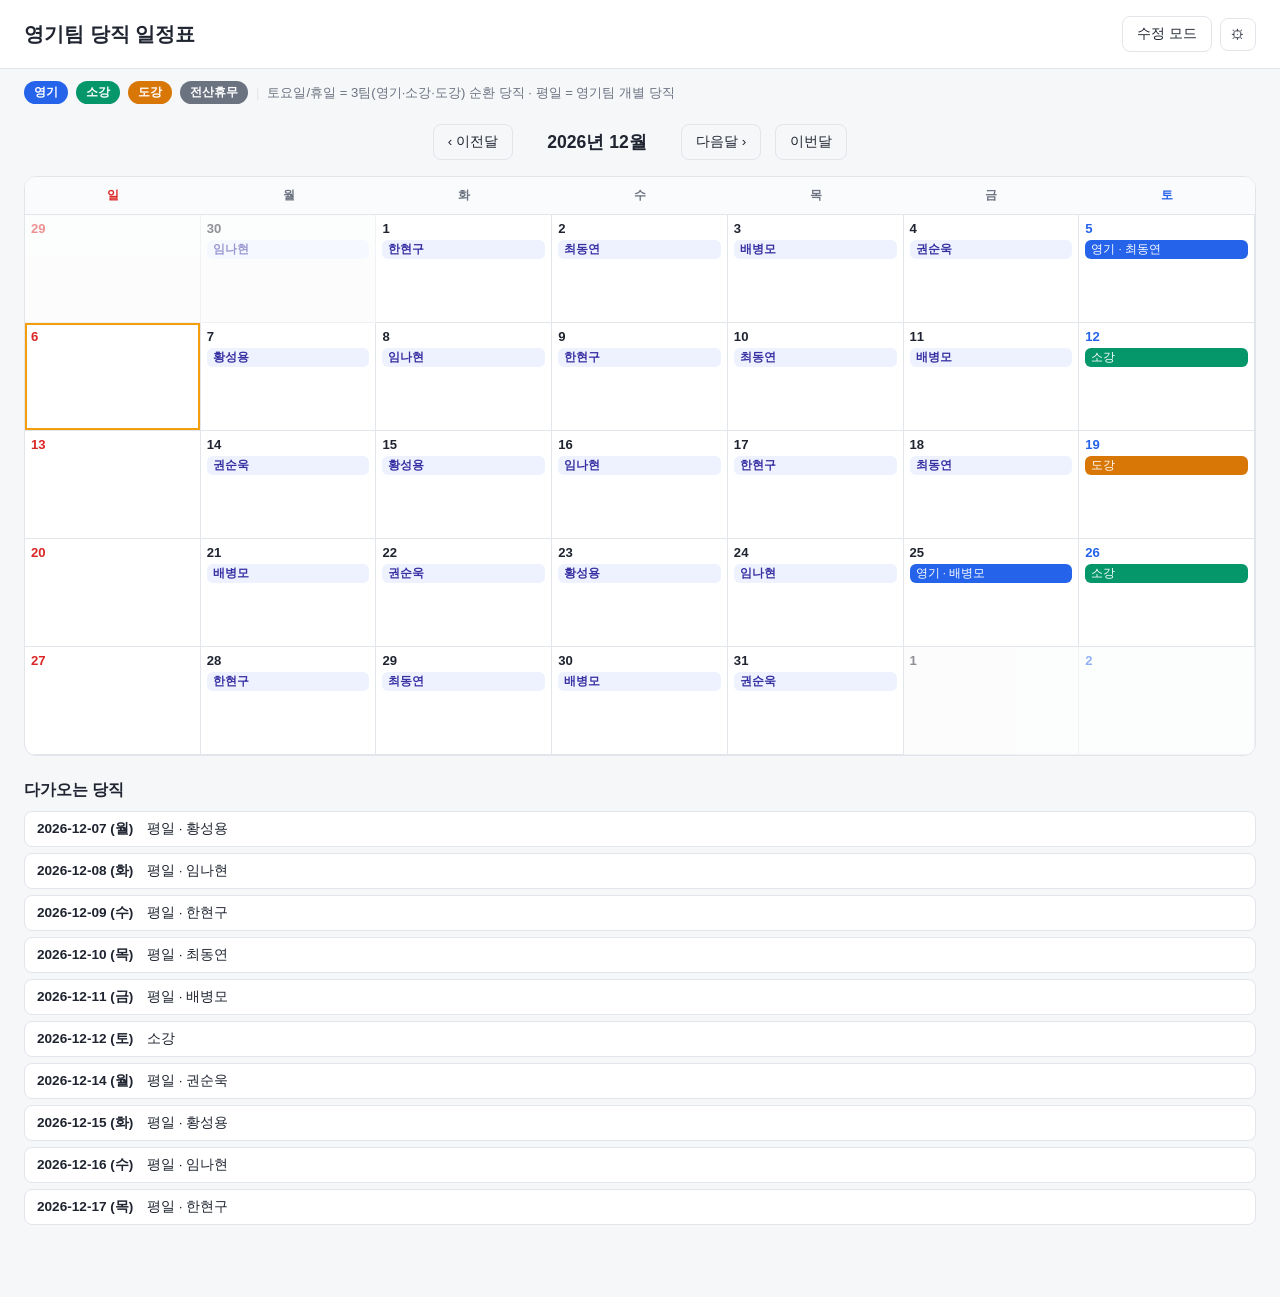
==== index.html @ 933573de "영기팀 당직 일정표 웹사이트 추가 - 엑셀 당직표(주말/휴일 3팀 순환 당직, 영기팀 평일 개별 당직)를   data/schedule.json으로 추출하고 이를 렌더링하는 정적 캘" ====
<!DOCTYPE html>
<html lang="ko">
<head>
<meta charset="UTF-8">
<meta name="viewport" content="width=device-width, initial-scale=1.0">
<title>영기팀 당직 일정표</title>
<link rel="stylesheet" href="style.css">
</head>
<body>
<header class="topbar">
  <h1>영기팀 당직 일정표</h1>
  <div class="topbar-actions">
    <span id="dirty-badge" class="dirty-badge" hidden>저장되지 않은 변경사항</span>
    <button id="btn-edit-toggle" class="btn btn-outline">수정 모드</button>
    <button id="btn-save" class="btn btn-primary" hidden>GitHub에 저장</button>
    <button id="btn-settings" class="btn btn-icon" title="GitHub 연결 설정">⚙</button>
  </div>
</header>

<section class="legend">
  <span class="chip org-영기">영기</span>
  <span class="chip org-소강">소강</span>
  <span class="chip org-도강">도강</span>
  <span class="chip org-전산휴무">전산휴무</span>
  <span class="legend-sep">|</span>
  <span class="legend-note">토요일/휴일 = 3팀(영기·소강·도강) 순환 당직 · 평일 = 영기팀 개별 당직</span>
</section>

<nav class="month-nav">
  <button id="btn-prev" class="btn btn-outline">‹ 이전달</button>
  <div id="month-label" class="month-label">-</div>
  <button id="btn-next" class="btn btn-outline">다음달 ›</button>
  <button id="btn-today" class="btn btn-outline">이번달</button>
</nav>

<main>
  <div id="calendar" class="calendar"></div>
</main>

<section id="upcoming" class="upcoming">
  <h2>다가오는 당직</h2>
  <div id="upcoming-list" class="upcoming-list"></div>
</section>

<!-- Day edit modal -->
<dialog id="day-modal" class="modal">
  <form method="dialog" id="day-form">
    <h3 id="day-modal-title">날짜 수정</h3>

    <label class="field">
      <span>구분</span>
      <select id="f-type">
        <option value="평일">평일</option>
        <option value="휴일">휴일</option>
      </select>
    </label>

    <div id="weekend-fields">
      <label class="field">
        <span>당직 조직</span>
        <select id="f-org">
          <option value="영기">영기</option>
          <option value="소강">소강</option>
          <option value="도강">도강</option>
          <option value="전산휴무">전산휴무</option>
          <option value="">(없음)</option>
        </select>
      </label>
      <label class="field">
        <span>영기 담당자 (영기 조직일 때)</span>
        <input id="f-weekend-person" type="text" placeholder="예: 배병모">
      </label>
      <label class="field">
        <span>비고</span>
        <input id="f-note" type="text" placeholder="예: (추가)권순욱, 명절연휴 등">
      </label>
    </div>

    <div id="weekday-fields">
      <label class="field">
        <span>영기 평일 당직자</span>
        <input id="f-weekday-person" type="text" placeholder="예: 임나현">
      </label>
    </div>

    <div class="modal-actions">
      <button type="button" id="btn-day-delete" class="btn btn-danger">이 날짜 당직 비우기</button>
      <div class="spacer"></div>
      <button type="button" id="btn-day-cancel" class="btn btn-outline">취소</button>
      <button type="button" id="btn-day-save" class="btn btn-primary">적용</button>
    </div>
  </form>
</dialog>

<!-- Settings modal -->
<dialog id="settings-modal" class="modal">
  <form method="dialog" id="settings-form">
    <h3>GitHub 연결 설정</h3>
    <p class="hint">
      수정 모드에서 저장하면 이 정보로 GitHub 저장소의 <code>data/schedule.json</code> 파일을
      직접 커밋합니다. 토큰은 이 브라우저에만 저장되며 외부로 전송되지 않습니다
      (GitHub API 호출 시에만 사용).
    </p>
    <label class="field">
      <span>저장소 소유자 (owner)</span>
      <input id="s-owner" type="text" placeholder="예: cyo5812">
    </label>
    <label class="field">
      <span>저장소 이름 (repo)</span>
      <input id="s-repo" type="text" placeholder="예: youngki_dangzik">
    </label>
    <label class="field">
      <span>브랜치</span>
      <input id="s-branch" type="text" placeholder="예: main">
    </label>
    <label class="field">
      <span>Personal Access Token</span>
      <input id="s-token" type="password" placeholder="ghp_... (Contents 쓰기 권한 필요)">
    </label>
    <p class="hint">
      토큰 발급: GitHub → Settings → Developer settings → Fine-grained tokens →
      이 저장소만 선택 → Repository permissions에서 <b>Contents: Read and write</b> 권한 부여.
    </p>
    <div class="modal-actions">
      <div class="spacer"></div>
      <button type="button" id="btn-settings-cancel" class="btn btn-outline">취소</button>
      <button type="button" id="btn-settings-save" class="btn btn-primary">저장</button>
    </div>
  </form>
</dialog>

<div id="toast" class="toast" hidden></div>

<script src="app.js"></script>
</body>
</html>
---- style.css ----
:root {
  --bg: #f6f7f9;
  --card: #ffffff;
  --border: #e2e5ea;
  --text: #1f2430;
  --muted: #6b7280;
  --accent: #2563eb;
  --accent-dark: #1d4ed8;
  --danger: #dc2626;
  --org-영기: #2563eb;
  --org-소강: #059669;
  --org-도강: #d97706;
  --org-전산휴무: #6b7280;
  --today-ring: #f59e0b;
}

* { box-sizing: border-box; }

body {
  margin: 0;
  font-family: "Pretendard", -apple-system, BlinkMacSystemFont, "Segoe UI", "Malgun Gothic", sans-serif;
  background: var(--bg);
  color: var(--text);
  padding-bottom: 48px;
}

.topbar {
  display: flex;
  align-items: center;
  justify-content: space-between;
  padding: 16px 24px;
  background: var(--card);
  border-bottom: 1px solid var(--border);
  position: sticky;
  top: 0;
  z-index: 5;
}

.topbar h1 {
  font-size: 1.25rem;
  margin: 0;
}

.topbar-actions {
  display: flex;
  align-items: center;
  gap: 8px;
}

.dirty-badge {
  font-size: 0.78rem;
  color: #b45309;
  background: #fef3c7;
  border: 1px solid #fde68a;
  padding: 4px 10px;
  border-radius: 999px;
}

.btn {
  border: 1px solid var(--border);
  background: var(--card);
  color: var(--text);
  padding: 8px 14px;
  border-radius: 8px;
  font-size: 0.85rem;
  cursor: pointer;
  transition: background 0.15s ease;
}
.btn:hover { background: #f1f3f6; }
.btn-outline { background: transparent; }
.btn-primary {
  background: var(--accent);
  border-color: var(--accent);
  color: #fff;
  font-weight: 600;
}
.btn-primary:hover { background: var(--accent-dark); }
.btn-danger {
  background: #fff;
  border-color: var(--danger);
  color: var(--danger);
}
.btn-icon {
  padding: 8px 10px;
}

.legend {
  display: flex;
  align-items: center;
  gap: 8px;
  flex-wrap: wrap;
  padding: 12px 24px;
  font-size: 0.82rem;
  color: var(--muted);
}
.legend-sep { color: var(--border); }
.legend-note { color: var(--muted); }

.chip {
  display: inline-flex;
  align-items: center;
  gap: 4px;
  padding: 3px 10px;
  border-radius: 999px;
  font-size: 0.78rem;
  font-weight: 600;
  color: #fff;
}
.chip.org-영기 { background: var(--org-영기); }
.chip.org-소강 { background: var(--org-소강); }
.chip.org-도강 { background: var(--org-도강); }
.chip.org-전산휴무 { background: var(--org-전산휴무); }

.month-nav {
  display: flex;
  align-items: center;
  justify-content: center;
  gap: 14px;
  padding: 8px 24px 16px;
}
.month-label {
  min-width: 140px;
  text-align: center;
  font-size: 1.1rem;
  font-weight: 700;
}

main {
  padding: 0 24px;
}

.calendar {
  background: var(--card);
  border: 1px solid var(--border);
  border-radius: 12px;
  overflow: hidden;
  display: grid;
  grid-template-columns: repeat(7, 1fr);
}

.cal-dow {
  padding: 10px 0;
  text-align: center;
  font-size: 0.78rem;
  font-weight: 700;
  color: var(--muted);
  background: #fafbfc;
  border-bottom: 1px solid var(--border);
}
.cal-dow.sun { color: #dc2626; }
.cal-dow.sat { color: #2563eb; }

.cal-cell {
  min-height: 108px;
  border-right: 1px solid var(--border);
  border-bottom: 1px solid var(--border);
  padding: 6px;
  display: flex;
  flex-direction: column;
  gap: 4px;
  position: relative;
}
.cal-cell.outside { background: #fafbfc; opacity: 0.5; }
.cal-cell.editable { cursor: pointer; }
.cal-cell.editable:hover { background: #f5f8ff; }
.cal-cell.is-today { box-shadow: inset 0 0 0 2px var(--today-ring); }

.cal-date {
  font-size: 0.82rem;
  font-weight: 700;
}
.cal-date.sun { color: #dc2626; }
.cal-date.sat { color: #2563eb; }

.cal-tag {
  font-size: 0.72rem;
  padding: 2px 6px;
  border-radius: 6px;
  color: #fff;
  line-height: 1.3;
  word-break: keep-all;
}
.cal-tag.org-영기 { background: var(--org-영기); }
.cal-tag.org-소강 { background: var(--org-소강); }
.cal-tag.org-도강 { background: var(--org-도강); }
.cal-tag.org-전산휴무 { background: var(--org-전산휴무); }
.cal-tag.weekday-person {
  background: #eef2ff;
  color: #3730a3;
  font-weight: 600;
}
.cal-note {
  font-size: 0.68rem;
  color: #b45309;
}

@media (max-width: 720px) {
  .cal-cell { min-height: 76px; font-size: 0.85rem; }
  .topbar { flex-direction: column; align-items: flex-start; gap: 8px; }
}

.upcoming {
  padding: 24px;
}
.upcoming h2 {
  font-size: 1rem;
  margin: 0 0 10px;
}
.upcoming-list {
  display: flex;
  flex-direction: column;
  gap: 6px;
}
.upcoming-row {
  display: flex;
  align-items: center;
  gap: 10px;
  background: var(--card);
  border: 1px solid var(--border);
  border-radius: 8px;
  padding: 8px 12px;
  font-size: 0.85rem;
}
.upcoming-date { font-weight: 700; min-width: 100px; }
.upcoming-empty { color: var(--muted); font-size: 0.85rem; }

.modal {
  border: none;
  border-radius: 12px;
  padding: 20px;
  width: min(420px, 92vw);
  box-shadow: 0 20px 50px rgba(0,0,0,0.2);
}
.modal::backdrop { background: rgba(15, 20, 30, 0.45); }
.modal h3 { margin-top: 0; }

.field {
  display: flex;
  flex-direction: column;
  gap: 4px;
  margin-bottom: 12px;
  font-size: 0.85rem;
}
.field span { color: var(--muted); font-weight: 600; }
.field input, .field select {
  padding: 8px 10px;
  border: 1px solid var(--border);
  border-radius: 8px;
  font-size: 0.9rem;
  font-family: inherit;
}

.hint {
  font-size: 0.78rem;
  color: var(--muted);
  line-height: 1.5;
}

.modal-actions {
  display: flex;
  align-items: center;
  gap: 8px;
  margin-top: 16px;
}
.spacer { flex: 1; }

.toast {
  position: fixed;
  bottom: 24px;
  left: 50%;
  transform: translateX(-50%);
  background: #111827;
  color: #fff;
  padding: 10px 18px;
  border-radius: 8px;
  font-size: 0.85rem;
  z-index: 50;
}
.toast.error { background: #991b1b; }
.toast.success { background: #065f46; }
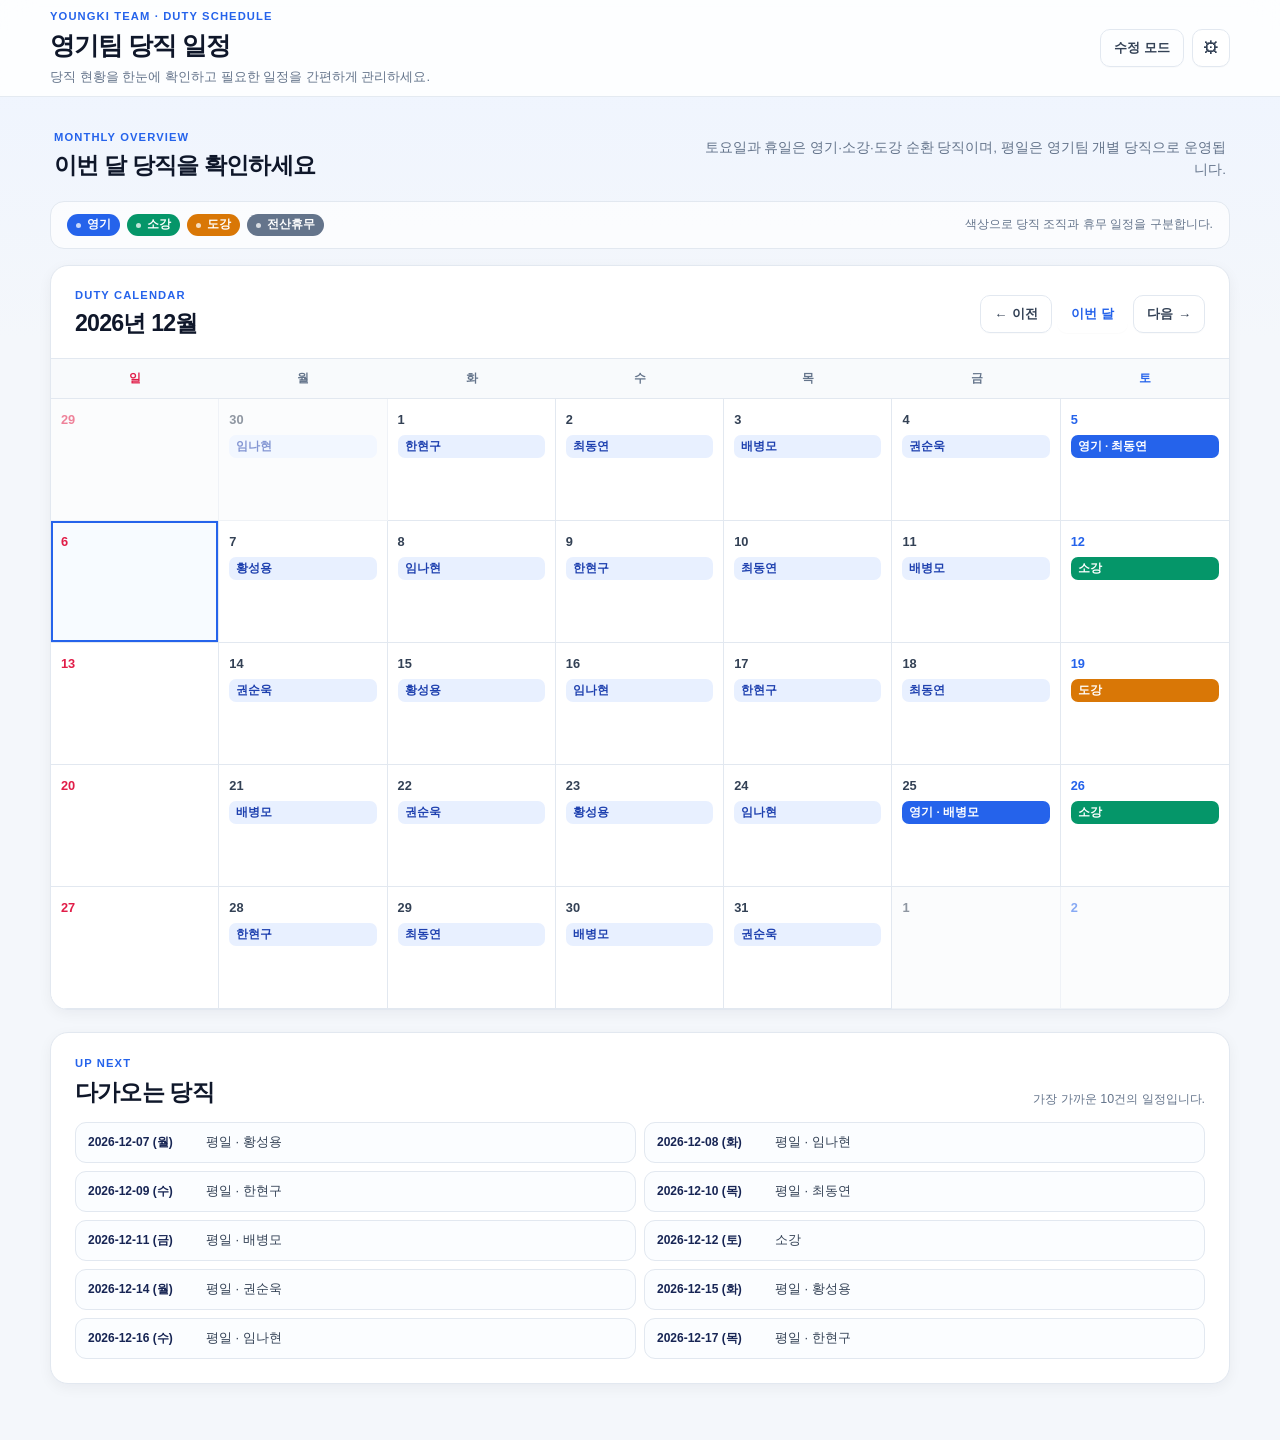
==== commit 3fe1c72c: "당직 일정표 디자인 및 모바일 화면 개선" ====
--- a/index.html
+++ b/index.html
@@ -1,136 +1,154 @@
-<!DOCTYPE html>
+<!doctype html>
 <html lang="ko">
 <head>
-<meta charset="UTF-8">
-<meta name="viewport" content="width=device-width, initial-scale=1.0">
-<title>영기팀 당직 일정표</title>
-<link rel="stylesheet" href="style.css">
+  <meta charset="UTF-8">
+  <meta name="viewport" content="width=device-width, initial-scale=1.0">
+  <meta name="theme-color" content="#172554">
+  <meta name="description" content="영기팀의 월별 당직 일정과 다가오는 당직을 확인하는 일정표입니다.">
+  <title>영기팀 당직 일정</title>
+  <link rel="stylesheet" href="style.css">
 </head>
 <body>
-<header class="topbar">
-  <h1>영기팀 당직 일정표</h1>
-  <div class="topbar-actions">
-    <span id="dirty-badge" class="dirty-badge" hidden>저장되지 않은 변경사항</span>
-    <button id="btn-edit-toggle" class="btn btn-outline">수정 모드</button>
-    <button id="btn-save" class="btn btn-primary" hidden>GitHub에 저장</button>
-    <button id="btn-settings" class="btn btn-icon" title="GitHub 연결 설정">⚙</button>
-  </div>
-</header>
+  <header class="site-header">
+    <div class="shell topbar">
+      <div class="brand">
+        <p class="eyebrow">YOUNGKI TEAM · DUTY SCHEDULE</p>
+        <h1>영기팀 당직 일정</h1>
+        <p class="brand-description">당직 현황을 한눈에 확인하고 필요한 일정을 간편하게 관리하세요.</p>
+      </div>
+      <div class="topbar-actions">
+        <span id="dirty-badge" class="dirty-badge" hidden>저장 전 변경사항</span>
+        <button id="btn-edit-toggle" class="btn btn-outline">수정 모드</button>
+        <button id="btn-save" class="btn btn-primary" hidden>변경사항 저장</button>
+        <button id="btn-settings" class="btn btn-icon" title="GitHub 연결 설정" aria-label="GitHub 연결 설정">⚙</button>
+      </div>
+    </div>
+  </header>
 
-<section class="legend">
-  <span class="chip org-영기">영기</span>
-  <span class="chip org-소강">소강</span>
-  <span class="chip org-도강">도강</span>
-  <span class="chip org-전산휴무">전산휴무</span>
-  <span class="legend-sep">|</span>
-  <span class="legend-note">토요일/휴일 = 3팀(영기·소강·도강) 순환 당직 · 평일 = 영기팀 개별 당직</span>
-</section>
+  <main class="shell page-content">
+    <section class="schedule-intro" aria-label="당직표 안내">
+      <div>
+        <p class="section-kicker">MONTHLY OVERVIEW</p>
+        <h2>이번 달 당직을 확인하세요</h2>
+      </div>
+      <p>토요일과 휴일은 영기·소강·도강 순환 당직이며, 평일은 영기팀 개별 당직으로 운영됩니다.</p>
+    </section>
 
-<nav class="month-nav">
-  <button id="btn-prev" class="btn btn-outline">‹ 이전달</button>
-  <div id="month-label" class="month-label">-</div>
-  <button id="btn-next" class="btn btn-outline">다음달 ›</button>
-  <button id="btn-today" class="btn btn-outline">이번달</button>
-</nav>
+    <section class="legend" aria-label="당직 구분 안내">
+      <div class="legend-groups">
+        <span class="chip org-영기"><i></i>영기</span>
+        <span class="chip org-소강"><i></i>소강</span>
+        <span class="chip org-도강"><i></i>도강</span>
+        <span class="chip org-전산휴무"><i></i>전산휴무</span>
+      </div>
+      <span class="legend-note">색상으로 당직 조직과 휴무 일정을 구분합니다.</span>
+    </section>
 
-<main>
-  <div id="calendar" class="calendar"></div>
-</main>
+    <section class="calendar-panel" aria-label="월간 당직 일정">
+      <div class="calendar-panel-header">
+        <div>
+          <p class="section-kicker">DUTY CALENDAR</p>
+          <h2 id="month-label" class="month-label">-</h2>
+        </div>
+        <nav class="month-nav" aria-label="월 선택">
+          <button id="btn-prev" class="btn btn-outline nav-button"><span aria-hidden="true">←</span> 이전</button>
+          <button id="btn-today" class="btn btn-quiet">이번 달</button>
+          <button id="btn-next" class="btn btn-outline nav-button">다음 <span aria-hidden="true">→</span></button>
+        </nav>
+      </div>
+      <div id="calendar" class="calendar"></div>
+      <div id="mobile-calendar" class="mobile-calendar" aria-label="모바일 월간 당직 일정"></div>
+    </section>
 
-<section id="upcoming" class="upcoming">
-  <h2>다가오는 당직</h2>
-  <div id="upcoming-list" class="upcoming-list"></div>
-</section>
+    <section id="upcoming" class="upcoming" aria-label="다가오는 당직">
+      <div class="upcoming-heading">
+        <div>
+          <p class="section-kicker">UP NEXT</p>
+          <h2>다가오는 당직</h2>
+        </div>
+        <p>가장 가까운 10건의 일정입니다.</p>
+      </div>
+      <div id="upcoming-list" class="upcoming-list"></div>
+    </section>
+  </main>
 
-<!-- Day edit modal -->
-<dialog id="day-modal" class="modal">
-  <form method="dialog" id="day-form">
-    <h3 id="day-modal-title">날짜 수정</h3>
-
-    <label class="field">
-      <span>구분</span>
-      <select id="f-type">
-        <option value="평일">평일</option>
-        <option value="휴일">휴일</option>
-      </select>
-    </label>
-
-    <div id="weekend-fields">
+  <dialog id="day-modal" class="modal">
+    <form method="dialog" id="day-form">
+      <p class="section-kicker">EDIT DUTY</p>
+      <h3 id="day-modal-title">날짜 수정</h3>
       <label class="field">
-        <span>당직 조직</span>
-        <select id="f-org">
-          <option value="영기">영기</option>
-          <option value="소강">소강</option>
-          <option value="도강">도강</option>
-          <option value="전산휴무">전산휴무</option>
-          <option value="">(없음)</option>
+        <span>구분</span>
+        <select id="f-type">
+          <option value="평일">평일</option>
+          <option value="휴일">휴일</option>
         </select>
       </label>
+      <div id="weekend-fields">
+        <label class="field">
+          <span>당직 조직</span>
+          <select id="f-org">
+            <option value="영기">영기</option>
+            <option value="소강">소강</option>
+            <option value="도강">도강</option>
+            <option value="전산휴무">전산휴무</option>
+            <option value="">(없음)</option>
+          </select>
+        </label>
+        <label class="field">
+          <span>영기 담당자 <small>(영기 조직일 때)</small></span>
+          <input id="f-weekend-person" type="text" placeholder="예: 배병모">
+        </label>
+        <label class="field">
+          <span>비고</span>
+          <input id="f-note" type="text" placeholder="예: (추가)권순욱, 명절연휴 등">
+        </label>
+      </div>
+      <div id="weekday-fields">
+        <label class="field">
+          <span>영기 평일 당직자</span>
+          <input id="f-weekday-person" type="text" placeholder="예: 임나현">
+        </label>
+      </div>
+      <div class="modal-actions">
+        <button type="button" id="btn-day-delete" class="btn btn-danger">일정 비우기</button>
+        <div class="spacer"></div>
+        <button type="button" id="btn-day-cancel" class="btn btn-outline">취소</button>
+        <button type="button" id="btn-day-save" class="btn btn-primary">적용</button>
+      </div>
+    </form>
+  </dialog>
+
+  <dialog id="settings-modal" class="modal">
+    <form method="dialog" id="settings-form">
+      <p class="section-kicker">GITHUB CONNECTION</p>
+      <h3>저장 연결 설정</h3>
+      <p class="hint">수정한 일정은 이 설정을 이용해 GitHub 저장소의 <code>data/schedule.json</code> 파일에 저장됩니다. 토큰은 이 브라우저에만 보관됩니다.</p>
       <label class="field">
-        <span>영기 담당자 (영기 조직일 때)</span>
-        <input id="f-weekend-person" type="text" placeholder="예: 배병모">
+        <span>저장소 소유자</span>
+        <input id="s-owner" type="text" placeholder="예: cyo5812">
       </label>
       <label class="field">
-        <span>비고</span>
-        <input id="f-note" type="text" placeholder="예: (추가)권순욱, 명절연휴 등">
+        <span>저장소 이름</span>
+        <input id="s-repo" type="text" placeholder="예: youngki_dangzik">
       </label>
-    </div>
+      <label class="field">
+        <span>브랜치</span>
+        <input id="s-branch" type="text" placeholder="예: main">
+      </label>
+      <label class="field">
+        <span>Personal Access Token</span>
+        <input id="s-token" type="password" placeholder="ghp_... (Contents 쓰기 권한 필요)">
+      </label>
+      <p class="hint">토큰은 GitHub에서 발급한 뒤, 이 저장소에 대해서만 <strong>Contents: Read and write</strong> 권한을 부여해 사용하세요.</p>
+      <div class="modal-actions">
+        <div class="spacer"></div>
+        <button type="button" id="btn-settings-cancel" class="btn btn-outline">취소</button>
+        <button type="button" id="btn-settings-save" class="btn btn-primary">저장</button>
+      </div>
+    </form>
+  </dialog>
 
-    <div id="weekday-fields">
-      <label class="field">
-        <span>영기 평일 당직자</span>
-        <input id="f-weekday-person" type="text" placeholder="예: 임나현">
-      </label>
-    </div>
-
-    <div class="modal-actions">
-      <button type="button" id="btn-day-delete" class="btn btn-danger">이 날짜 당직 비우기</button>
-      <div class="spacer"></div>
-      <button type="button" id="btn-day-cancel" class="btn btn-outline">취소</button>
-      <button type="button" id="btn-day-save" class="btn btn-primary">적용</button>
-    </div>
-  </form>
-</dialog>
-
-<!-- Settings modal -->
-<dialog id="settings-modal" class="modal">
-  <form method="dialog" id="settings-form">
-    <h3>GitHub 연결 설정</h3>
-    <p class="hint">
-      수정 모드에서 저장하면 이 정보로 GitHub 저장소의 <code>data/schedule.json</code> 파일을
-      직접 커밋합니다. 토큰은 이 브라우저에만 저장되며 외부로 전송되지 않습니다
-      (GitHub API 호출 시에만 사용).
-    </p>
-    <label class="field">
-      <span>저장소 소유자 (owner)</span>
-      <input id="s-owner" type="text" placeholder="예: cyo5812">
-    </label>
-    <label class="field">
-      <span>저장소 이름 (repo)</span>
-      <input id="s-repo" type="text" placeholder="예: youngki_dangzik">
-    </label>
-    <label class="field">
-      <span>브랜치</span>
-      <input id="s-branch" type="text" placeholder="예: main">
-    </label>
-    <label class="field">
-      <span>Personal Access Token</span>
-      <input id="s-token" type="password" placeholder="ghp_... (Contents 쓰기 권한 필요)">
-    </label>
-    <p class="hint">
-      토큰 발급: GitHub → Settings → Developer settings → Fine-grained tokens →
-      이 저장소만 선택 → Repository permissions에서 <b>Contents: Read and write</b> 권한 부여.
-    </p>
-    <div class="modal-actions">
-      <div class="spacer"></div>
-      <button type="button" id="btn-settings-cancel" class="btn btn-outline">취소</button>
-      <button type="button" id="btn-settings-save" class="btn btn-primary">저장</button>
-    </div>
-  </form>
-</dialog>
-
-<div id="toast" class="toast" hidden></div>
-
-<script src="app.js"></script>
+  <div id="toast" class="toast" hidden></div>
+  <script src="app.js"></script>
 </body>
 </html>
--- a/style.css
+++ b/style.css
@@ -1,280 +1,132 @@
 :root {
-  --bg: #f6f7f9;
-  --card: #ffffff;
-  --border: #e2e5ea;
-  --text: #1f2430;
-  --muted: #6b7280;
-  --accent: #2563eb;
-  --accent-dark: #1d4ed8;
+  --navy-950: #0f172a;
+  --navy-900: #172554;
+  --navy-800: #1e3a8a;
+  --blue-600: #2563eb;
+  --blue-500: #3b82f6;
+  --blue-50: #eff6ff;
+  --sky-50: #f0f9ff;
+  --ink: #172033;
+  --muted: #64748b;
+  --subtle: #94a3b8;
+  --line: #e2e8f0;
+  --surface: #ffffff;
+  --background: #f4f7fb;
   --danger: #dc2626;
   --org-영기: #2563eb;
   --org-소강: #059669;
   --org-도강: #d97706;
-  --org-전산휴무: #6b7280;
-  --today-ring: #f59e0b;
+  --org-전산휴무: #64748b;
+  --today-ring: #2563eb;
+  --shadow-sm: 0 4px 14px rgba(15, 23, 42, 0.05);
+  --shadow-md: 0 16px 34px rgba(15, 23, 42, 0.08);
 }
 
 * { box-sizing: border-box; }
-
+html { background: var(--background); }
 body {
   margin: 0;
-  font-family: "Pretendard", -apple-system, BlinkMacSystemFont, "Segoe UI", "Malgun Gothic", sans-serif;
-  background: var(--bg);
-  color: var(--text);
-  padding-bottom: 48px;
+  min-width: 320px;
+  padding-bottom: 56px;
+  color: var(--ink);
+  background: linear-gradient(180deg, #eef4ff 0, var(--background) 340px);
+  font-family: "Pretendard", "SUIT", -apple-system, BlinkMacSystemFont, "Segoe UI", "Malgun Gothic", sans-serif;
+  -webkit-font-smoothing: antialiased;
+}
+button, input, select { font: inherit; }
+button { -webkit-tap-highlight-color: transparent; }
+.shell { width: min(1180px, calc(100% - 48px)); margin: 0 auto; }
+
+.site-header {
+  background: rgba(255, 255, 255, 0.84);
+  border-bottom: 1px solid rgba(226, 232, 240, 0.9);
+  backdrop-filter: blur(16px);
+  position: sticky;
+  top: 0;
+  z-index: 10;
+}
+.topbar { min-height: 96px; display: flex; align-items: center; justify-content: space-between; gap: 24px; }
+.brand { min-width: 0; }
+.eyebrow, .section-kicker {
+  margin: 0 0 6px;
+  color: var(--blue-600);
+  font-size: 0.7rem;
+  font-weight: 800;
+  letter-spacing: 0.1em;
+  line-height: 1.2;
+}
+.topbar h1 { margin: 0; color: var(--navy-950); font-size: clamp(1.28rem, 2vw, 1.58rem); letter-spacing: -0.04em; }
+.brand-description { margin: 5px 0 0; color: var(--muted); font-size: 0.82rem; }
+.topbar-actions { display: flex; align-items: center; justify-content: flex-end; flex-wrap: wrap; gap: 8px; }
+
+.btn {
+  min-height: 38px;
+  border: 1px solid var(--line);
+  border-radius: 10px;
+  padding: 8px 13px;
+  color: #334155;
+  background: var(--surface);
+  box-shadow: 0 1px 1px rgba(15, 23, 42, 0.02);
+  font-size: 0.82rem;
+  font-weight: 700;
+  cursor: pointer;
+  transition: transform 0.15s ease, border-color 0.15s ease, background 0.15s ease, box-shadow 0.15s ease;
+}
+.btn:hover { border-color: #bfdbfe; background: var(--blue-50); box-shadow: var(--shadow-sm); }
+.btn:active { transform: translateY(1px); }
+.btn:focus-visible, input:focus-visible, select:focus-visible { outline: 3px solid rgba(59, 130, 246, 0.28); outline-offset: 2px; }
+.btn-outline { background: transparent; }
+.btn-quiet { border-color: transparent; background: transparent; color: var(--blue-600); }
+.btn-quiet:hover { background: var(--blue-50); border-color: transparent; }
+.btn-primary { border-color: var(--navy-900); background: var(--navy-900); color: #fff; }
+.btn-primary:hover { border-color: var(--blue-800); background: var(--navy-800); }
+.btn-danger { color: var(--danger); border-color: #fecaca; background: #fff; }
+.btn-danger:hover { background: #fef2f2; border-color: #fca5a5; }
+.btn-icon { width: 38px; padding: 7px; font-size: 1rem; }
+.dirty-badge { border: 1px solid #fde68a; border-radius: 999px; padding: 5px 9px; color: #92400e; background: #fffbeb; font-size: 0.72rem; font-weight: 700; white-space: nowrap; }
+
+.page-content { padding-top: 34px; }
+.schedule-intro { display: flex; align-items: end; justify-content: space-between; gap: 32px; padding: 0 4px 20px; }
+.schedule-intro h2, .calendar-panel h2, .upcoming h2 { margin: 0; color: var(--navy-950); font-size: clamp(1.2rem, 2vw, 1.45rem); letter-spacing: -0.035em; }
+.schedule-intro > p { max-width: 530px; margin: 0; color: var(--muted); font-size: 0.85rem; line-height: 1.65; text-align: right; }
+.legend { display: flex; align-items: center; justify-content: space-between; gap: 16px; margin-bottom: 16px; padding: 12px 16px; border: 1px solid var(--line); border-radius: 14px; background: rgba(255, 255, 255, 0.68); }
+.legend-groups { display: flex; align-items: center; flex-wrap: wrap; gap: 7px; }
+.chip { display: inline-flex; align-items: center; gap: 6px; border-radius: 999px; padding: 5px 9px; color: #fff; font-size: 0.72rem; font-weight: 800; line-height: 1; }
+.chip i { display: block; width: 5px; height: 5px; border-radius: 50%; background: rgba(255,255,255,.75); }
+.chip.org-영기 { background: var(--org-영기); }.chip.org-소강 { background: var(--org-소강); }.chip.org-도강 { background: var(--org-도강); }.chip.org-전산휴무 { background: var(--org-전산휴무); }
+.legend-note { color: var(--muted); font-size: 0.76rem; line-height: 1.45; }
+
+.calendar-panel, .upcoming { border: 1px solid var(--line); border-radius: 18px; background: var(--surface); box-shadow: var(--shadow-sm); }
+.calendar-panel { overflow: hidden; }
+.calendar-panel-header { display: flex; align-items: center; justify-content: space-between; gap: 24px; padding: 23px 24px 19px; border-bottom: 1px solid var(--line); }
+.month-label { font-weight: 800; }
+.month-nav { display: flex; align-items: center; gap: 5px; }
+.nav-button { display: inline-flex; align-items: center; gap: 5px; }
+.calendar { display: grid; grid-template-columns: repeat(7, minmax(0, 1fr)); }
+.cal-dow { padding: 12px 0; color: var(--muted); background: #f8fafc; border-bottom: 1px solid var(--line); font-size: 0.73rem; font-weight: 800; text-align: center; }
+.cal-dow.sun { color: #e11d48; }.cal-dow.sat { color: var(--blue-600); }
+.cal-cell { position: relative; display: flex; min-height: 122px; flex-direction: column; gap: 6px; padding: 10px; border-right: 1px solid var(--line); border-bottom: 1px solid var(--line); background: var(--surface); transition: background 0.15s ease; }
+.cal-cell:nth-child(7n) { border-right: 0; }
+.cal-cell.outside { background: #f8fafc; opacity: .55; }
+.cal-cell.editable { cursor: pointer; }
+.cal-cell.editable:hover { background: #f1f6ff; }
+.cal-cell.is-today { z-index: 1; background: #f7fbff; box-shadow: inset 0 0 0 2px var(--today-ring); }
+.cal-date { display: flex; align-items: center; min-height: 20px; color: #334155; font-size: .8rem; font-weight: 800; }.cal-date.sun { color: #e11d48; }.cal-date.sat { color: var(--blue-600); }
+.cal-tag { overflow: hidden; border-radius: 7px; padding: 4px 7px; color: #fff; font-size: .72rem; font-weight: 750; line-height: 1.3; text-overflow: ellipsis; white-space: nowrap; }.cal-tag.org-영기 { background: var(--org-영기); }.cal-tag.org-소강 { background: var(--org-소강); }.cal-tag.org-도강 { background: var(--org-도강); }.cal-tag.org-전산휴무 { background: var(--org-전산휴무); }
+.cal-tag.weekday-person { color: #1e40af; background: #e8f0ff; }.cal-note { color: #a16207; font-size: .68rem; font-weight: 600; line-height: 1.35; }
+.mobile-calendar { display: none; }
+
+.upcoming { margin-top: 22px; padding: 24px; }
+.upcoming-heading { display: flex; align-items: flex-end; justify-content: space-between; gap: 20px; margin-bottom: 14px; }.upcoming-heading > p { margin: 0; color: var(--muted); font-size: .78rem; }
+.upcoming-list { display: grid; grid-template-columns: repeat(2, minmax(0, 1fr)); gap: 8px; }.upcoming-row { display: flex; align-items: center; gap: 10px; min-width: 0; padding: 11px 12px; border: 1px solid var(--line); border-radius: 11px; background: #fbfdff; color: #334155; font-size: .81rem; }.upcoming-date { min-width: 108px; color: var(--navy-900); font-size: .75rem; font-weight: 800; }.upcoming-empty { padding: 12px 0; color: var(--muted); font-size: .85rem; }
+
+.modal { width: min(440px, calc(100vw - 32px)); max-height: calc(100vh - 32px); overflow-y: auto; border: 1px solid var(--line); border-radius: 18px; padding: 24px; box-shadow: var(--shadow-md); }.modal::backdrop { background: rgba(15, 23, 42, .52); backdrop-filter: blur(2px); }.modal h3 { margin: 0 0 18px; color: var(--navy-950); font-size: 1.15rem; letter-spacing: -0.03em; }.field { display: flex; flex-direction: column; gap: 6px; margin-bottom: 13px; color: #475569; font-size: .8rem; font-weight: 800; }.field small { color: var(--subtle); font-weight: 600; }.field input, .field select { width: 100%; min-height: 40px; border: 1px solid #cbd5e1; border-radius: 9px; padding: 8px 10px; color: var(--ink); background: #fff; font-size: .88rem; }.hint { margin: 0 0 16px; color: var(--muted); font-size: .78rem; line-height: 1.6; }.hint code { border-radius: 4px; padding: 1px 4px; color: #1e40af; background: #eff6ff; }.modal-actions { display: flex; align-items: center; gap: 8px; margin-top: 20px; }.spacer { flex: 1; }
+.toast { position: fixed; bottom: 24px; left: 50%; z-index: 50; max-width: calc(100vw - 32px); transform: translateX(-50%); border-radius: 10px; padding: 11px 15px; color: #fff; background: var(--navy-950); box-shadow: var(--shadow-md); font-size: .82rem; font-weight: 700; text-align: center; }.toast.error { background: #991b1b; }.toast.success { background: #047857; }
+
+@media (max-width: 760px) {
+  body { padding-bottom: 32px; background: linear-gradient(180deg, #eef4ff 0, var(--background) 230px); }.shell { width: min(100% - 28px, 680px); }.site-header { position: relative; }.topbar { min-height: 0; align-items: flex-start; flex-direction: column; gap: 15px; padding: 18px 0; }.brand-description { max-width: 330px; font-size: .76rem; }.topbar-actions { width: 100%; justify-content: flex-start; }.topbar-actions .btn { flex: 0 0 auto; }.topbar-actions #btn-edit-toggle, .topbar-actions #btn-save { flex: 1; }.page-content { padding-top: 25px; }.schedule-intro { align-items: flex-start; flex-direction: column; gap: 10px; padding-bottom: 17px; }.schedule-intro > p { max-width: none; text-align: left; font-size: .8rem; }.legend { align-items: flex-start; flex-direction: column; gap: 10px; padding: 12px; }.legend-note { font-size: .73rem; }.calendar-panel { border-radius: 15px; }.calendar-panel-header { align-items: flex-start; flex-direction: column; gap: 15px; padding: 19px 16px 15px; }.month-nav { width: 100%; display: grid; grid-template-columns: 1fr auto 1fr; gap: 4px; }.month-nav .btn { min-height: 38px; padding: 7px 9px; }.month-nav .nav-button:first-child { justify-content: flex-start; }.month-nav .nav-button:last-child { justify-content: flex-end; }.calendar { display: none; }.mobile-calendar { display: flex; flex-direction: column; }.mobile-day { display: grid; grid-template-columns: 42px minmax(0, 1fr); gap: 10px; min-height: 59px; padding: 10px 14px; border-bottom: 1px solid var(--line); background: #fff; }.mobile-day:last-child { border-bottom: 0; }.mobile-day.is-today { background: #f0f7ff; }.mobile-day.outside { display: none; }.mobile-day.editable { cursor: pointer; }.mobile-date { display: flex; flex-direction: column; align-items: center; gap: 2px; color: var(--muted); font-size: .7rem; font-weight: 700; }.mobile-date strong { color: #334155; font-size: 1rem; line-height: 1.1; }.mobile-date.sun strong { color: #e11d48; }.mobile-date.sat strong { color: var(--blue-600); }.mobile-duty { display: flex; flex-direction: column; justify-content: center; min-width: 0; gap: 3px; }.mobile-duty .cal-tag { align-self: flex-start; max-width: 100%; }.mobile-empty { color: #cbd5e1; font-size: .78rem; }.upcoming { margin-top: 16px; border-radius: 15px; padding: 19px 16px; }.upcoming-heading { align-items: flex-start; flex-direction: column; gap: 5px; margin-bottom: 12px; }.upcoming-list { grid-template-columns: 1fr; gap: 6px; }.upcoming-row { gap: 8px; padding: 10px; font-size: .78rem; }.upcoming-date { min-width: 97px; font-size: .7rem; }.modal { padding: 20px 16px; }.modal-actions { flex-wrap: wrap; }.modal-actions #btn-day-delete { order: 3; width: 100%; margin-top: 3px; }.modal-actions .spacer { display: none; }
 }
 
-.topbar {
-  display: flex;
-  align-items: center;
-  justify-content: space-between;
-  padding: 16px 24px;
-  background: var(--card);
-  border-bottom: 1px solid var(--border);
-  position: sticky;
-  top: 0;
-  z-index: 5;
+@media (max-width: 390px) {
+  .topbar-actions { gap: 6px; }.topbar-actions .btn { font-size: .76rem; }.dirty-badge { width: 100%; text-align: center; }.month-nav .btn { font-size: .75rem; }.chip { font-size: .68rem; }
 }
-
-.topbar h1 {
-  font-size: 1.25rem;
-  margin: 0;
-}
-
-.topbar-actions {
-  display: flex;
-  align-items: center;
-  gap: 8px;
-}
-
-.dirty-badge {
-  font-size: 0.78rem;
-  color: #b45309;
-  background: #fef3c7;
-  border: 1px solid #fde68a;
-  padding: 4px 10px;
-  border-radius: 999px;
-}
-
-.btn {
-  border: 1px solid var(--border);
-  background: var(--card);
-  color: var(--text);
-  padding: 8px 14px;
-  border-radius: 8px;
-  font-size: 0.85rem;
-  cursor: pointer;
-  transition: background 0.15s ease;
-}
-.btn:hover { background: #f1f3f6; }
-.btn-outline { background: transparent; }
-.btn-primary {
-  background: var(--accent);
-  border-color: var(--accent);
-  color: #fff;
-  font-weight: 600;
-}
-.btn-primary:hover { background: var(--accent-dark); }
-.btn-danger {
-  background: #fff;
-  border-color: var(--danger);
-  color: var(--danger);
-}
-.btn-icon {
-  padding: 8px 10px;
-}
-
-.legend {
-  display: flex;
-  align-items: center;
-  gap: 8px;
-  flex-wrap: wrap;
-  padding: 12px 24px;
-  font-size: 0.82rem;
-  color: var(--muted);
-}
-.legend-sep { color: var(--border); }
-.legend-note { color: var(--muted); }
-
-.chip {
-  display: inline-flex;
-  align-items: center;
-  gap: 4px;
-  padding: 3px 10px;
-  border-radius: 999px;
-  font-size: 0.78rem;
-  font-weight: 600;
-  color: #fff;
-}
-.chip.org-영기 { background: var(--org-영기); }
-.chip.org-소강 { background: var(--org-소강); }
-.chip.org-도강 { background: var(--org-도강); }
-.chip.org-전산휴무 { background: var(--org-전산휴무); }
-
-.month-nav {
-  display: flex;
-  align-items: center;
-  justify-content: center;
-  gap: 14px;
-  padding: 8px 24px 16px;
-}
-.month-label {
-  min-width: 140px;
-  text-align: center;
-  font-size: 1.1rem;
-  font-weight: 700;
-}
-
-main {
-  padding: 0 24px;
-}
-
-.calendar {
-  background: var(--card);
-  border: 1px solid var(--border);
-  border-radius: 12px;
-  overflow: hidden;
-  display: grid;
-  grid-template-columns: repeat(7, 1fr);
-}
-
-.cal-dow {
-  padding: 10px 0;
-  text-align: center;
-  font-size: 0.78rem;
-  font-weight: 700;
-  color: var(--muted);
-  background: #fafbfc;
-  border-bottom: 1px solid var(--border);
-}
-.cal-dow.sun { color: #dc2626; }
-.cal-dow.sat { color: #2563eb; }
-
-.cal-cell {
-  min-height: 108px;
-  border-right: 1px solid var(--border);
-  border-bottom: 1px solid var(--border);
-  padding: 6px;
-  display: flex;
-  flex-direction: column;
-  gap: 4px;
-  position: relative;
-}
-.cal-cell.outside { background: #fafbfc; opacity: 0.5; }
-.cal-cell.editable { cursor: pointer; }
-.cal-cell.editable:hover { background: #f5f8ff; }
-.cal-cell.is-today { box-shadow: inset 0 0 0 2px var(--today-ring); }
-
-.cal-date {
-  font-size: 0.82rem;
-  font-weight: 700;
-}
-.cal-date.sun { color: #dc2626; }
-.cal-date.sat { color: #2563eb; }
-
-.cal-tag {
-  font-size: 0.72rem;
-  padding: 2px 6px;
-  border-radius: 6px;
-  color: #fff;
-  line-height: 1.3;
-  word-break: keep-all;
-}
-.cal-tag.org-영기 { background: var(--org-영기); }
-.cal-tag.org-소강 { background: var(--org-소강); }
-.cal-tag.org-도강 { background: var(--org-도강); }
-.cal-tag.org-전산휴무 { background: var(--org-전산휴무); }
-.cal-tag.weekday-person {
-  background: #eef2ff;
-  color: #3730a3;
-  font-weight: 600;
-}
-.cal-note {
-  font-size: 0.68rem;
-  color: #b45309;
-}
-
-@media (max-width: 720px) {
-  .cal-cell { min-height: 76px; font-size: 0.85rem; }
-  .topbar { flex-direction: column; align-items: flex-start; gap: 8px; }
-}
-
-.upcoming {
-  padding: 24px;
-}
-.upcoming h2 {
-  font-size: 1rem;
-  margin: 0 0 10px;
-}
-.upcoming-list {
-  display: flex;
-  flex-direction: column;
-  gap: 6px;
-}
-.upcoming-row {
-  display: flex;
-  align-items: center;
-  gap: 10px;
-  background: var(--card);
-  border: 1px solid var(--border);
-  border-radius: 8px;
-  padding: 8px 12px;
-  font-size: 0.85rem;
-}
-.upcoming-date { font-weight: 700; min-width: 100px; }
-.upcoming-empty { color: var(--muted); font-size: 0.85rem; }
-
-.modal {
-  border: none;
-  border-radius: 12px;
-  padding: 20px;
-  width: min(420px, 92vw);
-  box-shadow: 0 20px 50px rgba(0,0,0,0.2);
-}
-.modal::backdrop { background: rgba(15, 20, 30, 0.45); }
-.modal h3 { margin-top: 0; }
-
-.field {
-  display: flex;
-  flex-direction: column;
-  gap: 4px;
-  margin-bottom: 12px;
-  font-size: 0.85rem;
-}
-.field span { color: var(--muted); font-weight: 600; }
-.field input, .field select {
-  padding: 8px 10px;
-  border: 1px solid var(--border);
-  border-radius: 8px;
-  font-size: 0.9rem;
-  font-family: inherit;
-}
-
-.hint {
-  font-size: 0.78rem;
-  color: var(--muted);
-  line-height: 1.5;
-}
-
-.modal-actions {
-  display: flex;
-  align-items: center;
-  gap: 8px;
-  margin-top: 16px;
-}
-.spacer { flex: 1; }
-
-.toast {
-  position: fixed;
-  bottom: 24px;
-  left: 50%;
-  transform: translateX(-50%);
-  background: #111827;
-  color: #fff;
-  padding: 10px 18px;
-  border-radius: 8px;
-  font-size: 0.85rem;
-  z-index: 50;
-}
-.toast.error { background: #991b1b; }
-.toast.success { background: #065f46; }
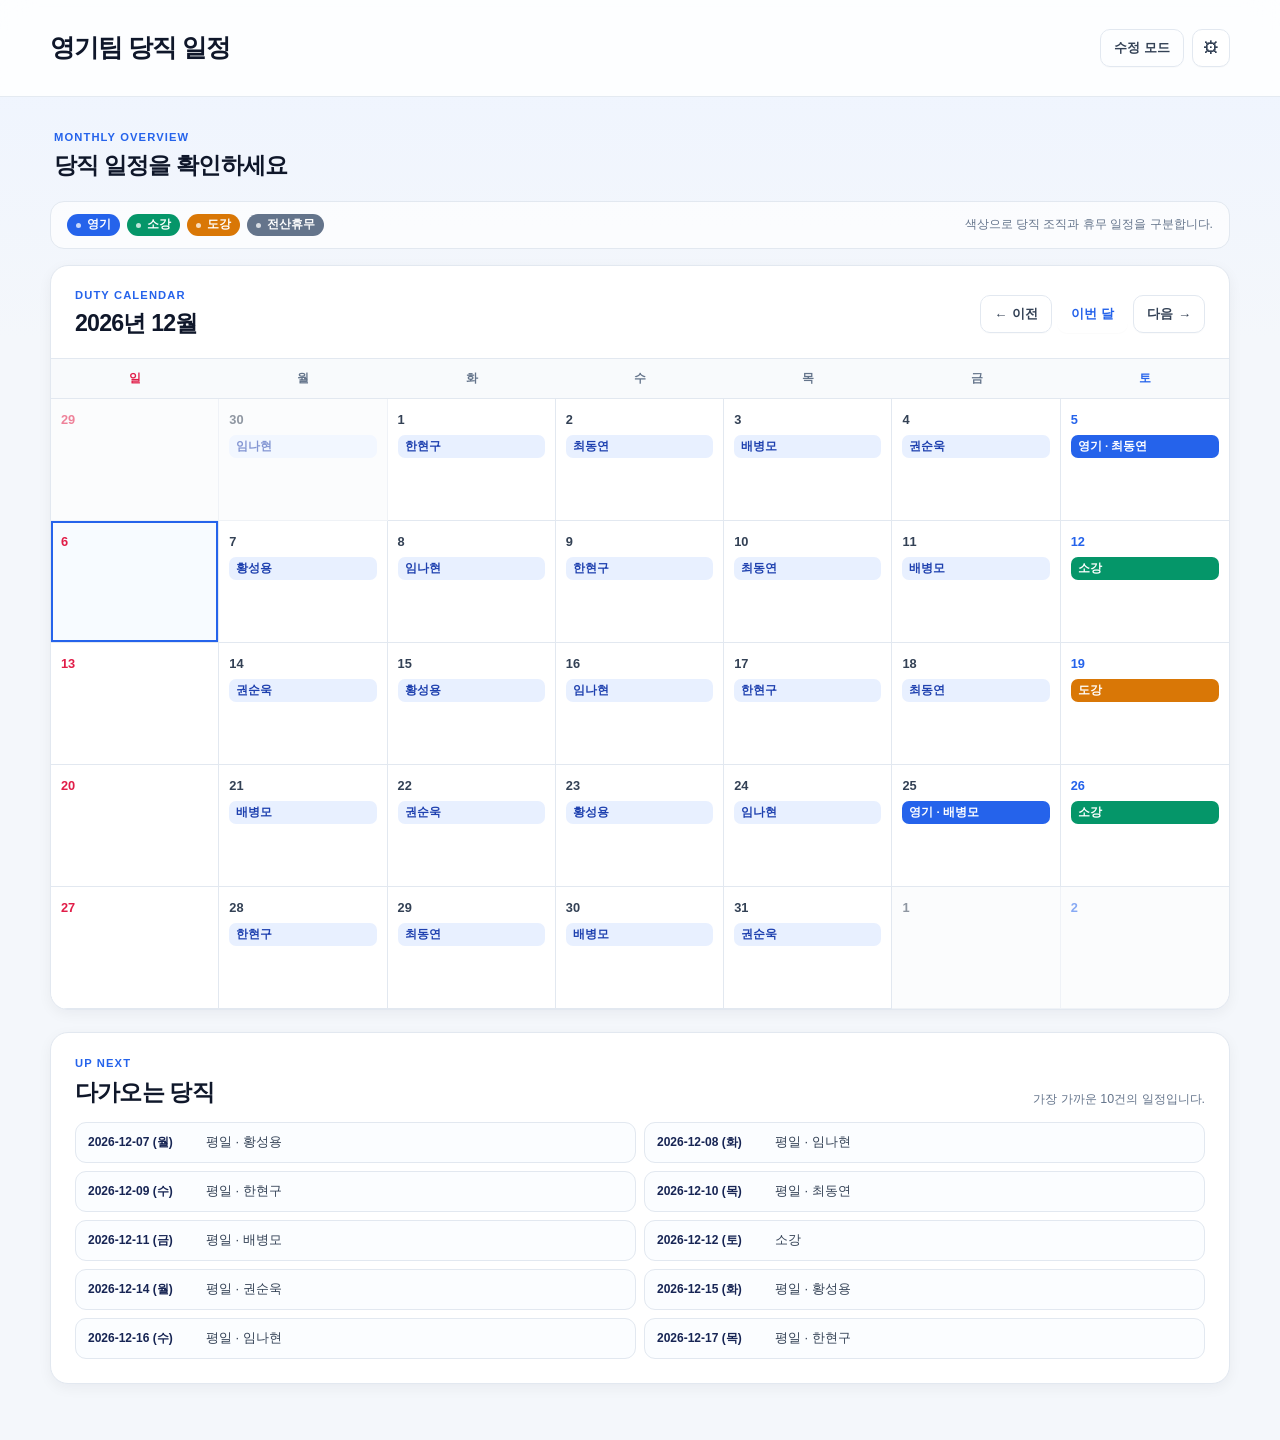
==== commit b93ea716: "당직 일정표 안내 문구 간소화" ====
--- a/index.html
+++ b/index.html
@@ -12,9 +12,7 @@
   <header class="site-header">
     <div class="shell topbar">
       <div class="brand">
-        <p class="eyebrow">YOUNGKI TEAM · DUTY SCHEDULE</p>
         <h1>영기팀 당직 일정</h1>
-        <p class="brand-description">당직 현황을 한눈에 확인하고 필요한 일정을 간편하게 관리하세요.</p>
       </div>
       <div class="topbar-actions">
         <span id="dirty-badge" class="dirty-badge" hidden>저장 전 변경사항</span>
@@ -29,9 +27,8 @@
     <section class="schedule-intro" aria-label="당직표 안내">
       <div>
         <p class="section-kicker">MONTHLY OVERVIEW</p>
-        <h2>이번 달 당직을 확인하세요</h2>
+        <h2>당직 일정을 확인하세요</h2>
       </div>
-      <p>토요일과 휴일은 영기·소강·도강 순환 당직이며, 평일은 영기팀 개별 당직으로 운영됩니다.</p>
     </section>
 
     <section class="legend" aria-label="당직 구분 안내">
